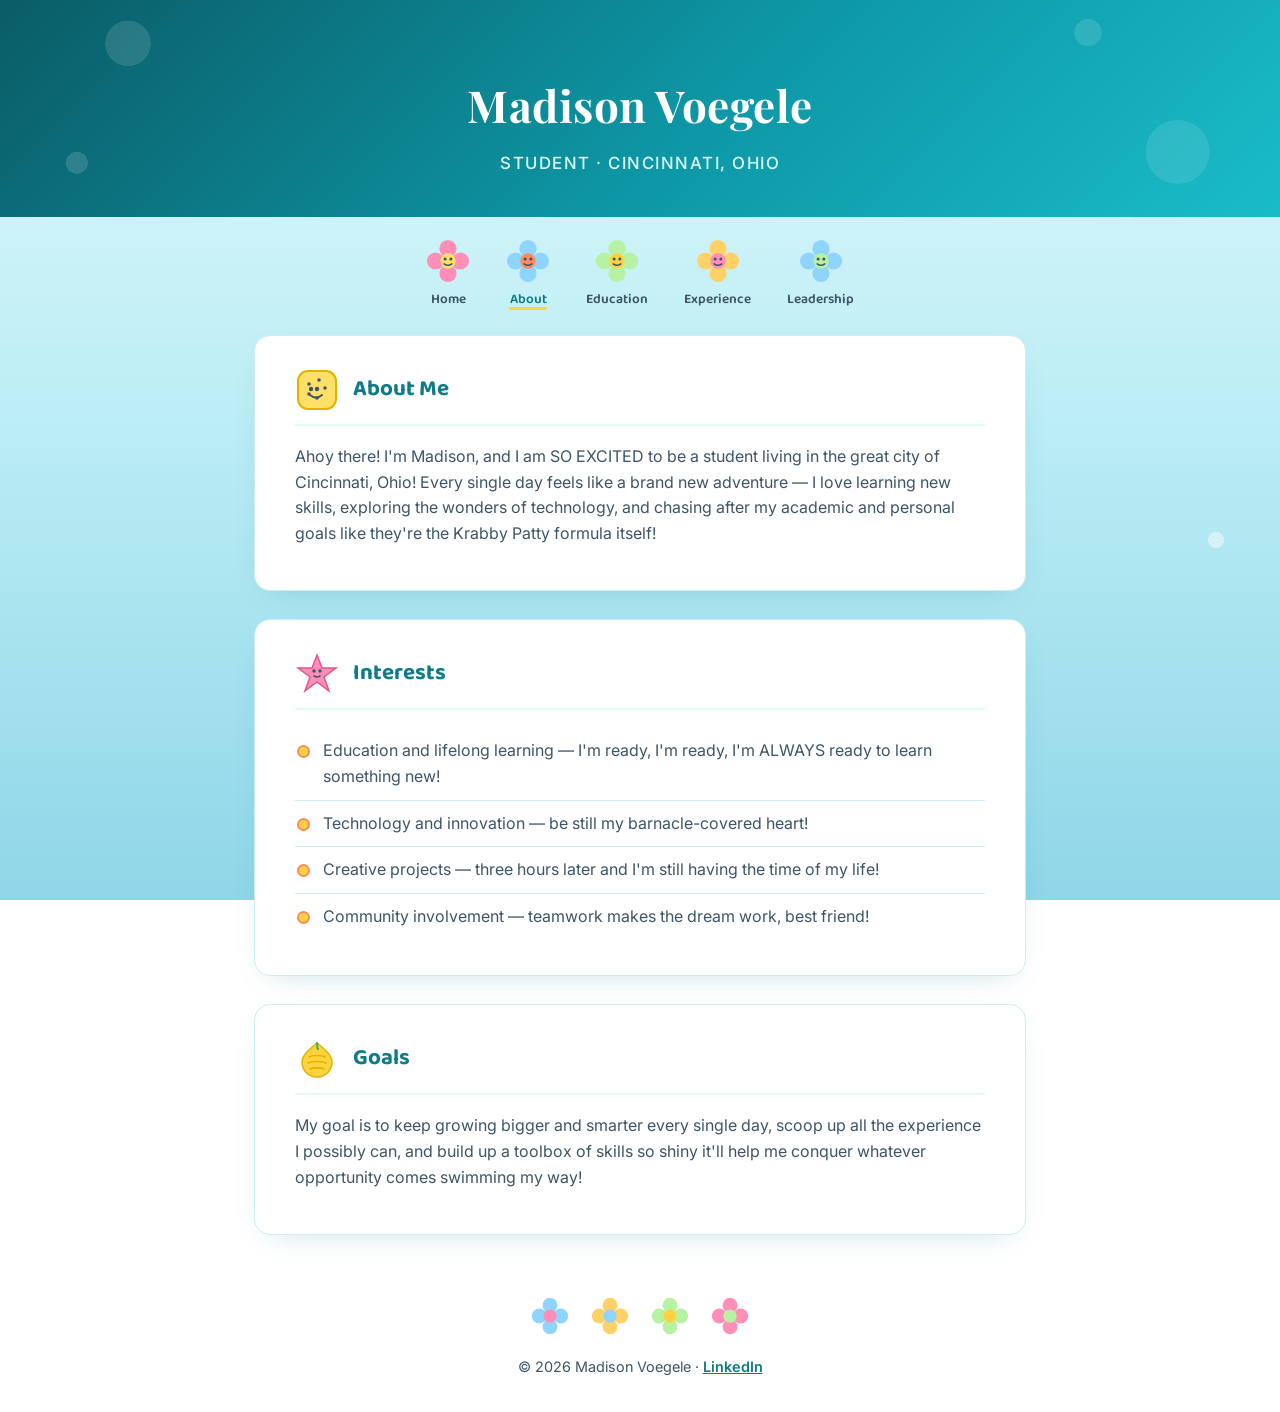
==== about.html @ 228d4bec "Split site into pages with flower nav, ocean theme, and animations Co-Authored-By: Claude Sonnet 5 <" ====
<!DOCTYPE html>
<html lang="en">
<head>
<meta charset="UTF-8">
<meta name="viewport" content="width=device-width, initial-scale=1.0">
<title>About &ndash; Madison Voegele</title>
<link rel="preconnect" href="https://fonts.googleapis.com">
<link rel="preconnect" href="https://fonts.gstatic.com" crossorigin>
<link href="https://fonts.googleapis.com/css2?family=Playfair+Display:wght@600;700&family=Baloo+2:wght@500;700&family=Inter:wght@400;500;600&display=swap" rel="stylesheet">
<link rel="stylesheet" href="style.css">
</head>
<body>
<div class="bubbles" aria-hidden="true">
<span style="--x:5%; --s:14px; --d:11s; --t:0s;"></span>
<span style="--x:15%; --s:8px; --d:9s; --t:2s;"></span>
<span style="--x:28%; --s:20px; --d:14s; --t:1s;"></span>
<span style="--x:40%; --s:10px; --d:10s; --t:4s;"></span>
<span style="--x:52%; --s:16px; --d:12s; --t:.5s;"></span>
<span style="--x:63%; --s:9px; --d:8s; --t:3s;"></span>
<span style="--x:74%; --s:22px; --d:15s; --t:2.5s;"></span>
<span style="--x:83%; --s:12px; --d:10s; --t:5s;"></span>
<span style="--x:91%; --s:7px; --d:9s; --t:1.5s;"></span>
<span style="--x:97%; --s:18px; --d:13s; --t:6s;"></span>
</div>
<header>
<div class="clouds" aria-hidden="true">
<span class="cloud" style="--top:14%; --w:140px; --dur:26s; --delay:-6s;"></span>
<span class="cloud" style="--top:34%; --w:100px; --dur:34s; --delay:-18s;"></span>
<span class="cloud" style="--top:55%; --w:170px; --dur:40s; --delay:-30s;"></span>
</div>
<h1>Madison Voegele</h1>
<p>Student &middot; Cincinnati, Ohio</p>
</header>

<nav class="site-nav" aria-label="Site navigation">
<a href="index.html" class="flower-link">
<svg width="44" height="44" viewBox="0 0 46 46" aria-hidden="true"><g fill="#ff8fb8"><circle cx="23" cy="10" r="9"/><circle cx="23" cy="36" r="9"/><circle cx="10" cy="23" r="9"/><circle cx="36" cy="23" r="9"/></g><circle cx="23" cy="23" r="8" fill="#ffe066"/><circle cx="20" cy="21" r="1.6" fill="#3d5566"/><circle cx="26" cy="21" r="1.6" fill="#3d5566"/><path d="M19 26q4 3 8 0" stroke="#3d5566" stroke-width="1.6" fill="none" stroke-linecap="round"/></svg>
<span>Home</span>
</a>
<a href="about.html" class="flower-link active" aria-current="page">
<svg width="44" height="44" viewBox="0 0 46 46" aria-hidden="true"><g fill="#8fd3ff"><circle cx="23" cy="10" r="9"/><circle cx="23" cy="36" r="9"/><circle cx="10" cy="23" r="9"/><circle cx="36" cy="23" r="9"/></g><circle cx="23" cy="23" r="8" fill="#ff8a5c"/><circle cx="20" cy="21" r="1.6" fill="#3d5566"/><circle cx="26" cy="21" r="1.6" fill="#3d5566"/><path d="M19 26q4 3 8 0" stroke="#3d5566" stroke-width="1.6" fill="none" stroke-linecap="round"/></svg>
<span>About</span>
</a>
<a href="education.html" class="flower-link">
<svg width="44" height="44" viewBox="0 0 46 46" aria-hidden="true"><g fill="#b6f2a1"><circle cx="23" cy="10" r="9"/><circle cx="23" cy="36" r="9"/><circle cx="10" cy="23" r="9"/><circle cx="36" cy="23" r="9"/></g><circle cx="23" cy="23" r="8" fill="#ffd23f"/><circle cx="20" cy="21" r="1.6" fill="#3d5566"/><circle cx="26" cy="21" r="1.6" fill="#3d5566"/><path d="M19 26q4 3 8 0" stroke="#3d5566" stroke-width="1.6" fill="none" stroke-linecap="round"/></svg>
<span>Education</span>
</a>
<a href="experience.html" class="flower-link">
<svg width="44" height="44" viewBox="0 0 46 46" aria-hidden="true"><g fill="#ffd166"><circle cx="23" cy="10" r="9"/><circle cx="23" cy="36" r="9"/><circle cx="10" cy="23" r="9"/><circle cx="36" cy="23" r="9"/></g><circle cx="23" cy="23" r="8" fill="#ff8fb8"/><circle cx="20" cy="21" r="1.6" fill="#3d5566"/><circle cx="26" cy="21" r="1.6" fill="#3d5566"/><path d="M19 26q4 3 8 0" stroke="#3d5566" stroke-width="1.6" fill="none" stroke-linecap="round"/></svg>
<span>Experience</span>
</a>
<a href="leadership.html" class="flower-link">
<svg width="44" height="44" viewBox="0 0 46 46" aria-hidden="true"><g fill="#8fd3ff"><circle cx="23" cy="10" r="9"/><circle cx="23" cy="36" r="9"/><circle cx="10" cy="23" r="9"/><circle cx="36" cy="23" r="9"/></g><circle cx="23" cy="23" r="8" fill="#b6f2a1"/><circle cx="20" cy="21" r="1.6" fill="#3d5566"/><circle cx="26" cy="21" r="1.6" fill="#3d5566"/><path d="M19 26q4 3 8 0" stroke="#3d5566" stroke-width="1.6" fill="none" stroke-linecap="round"/></svg>
<span>Leadership</span>
</a>
</nav>

<main>
<section>
<div class="section-head">
<svg width="44" height="44" viewBox="0 0 44 44" aria-hidden="true">
<rect x="3" y="3" width="38" height="38" rx="10" fill="#ffe066" stroke="#e0b400" stroke-width="2"/>
<circle cx="14" cy="16" r="1.8" fill="#3d5566"/>
<circle cx="14" cy="26" r="1.8" fill="#3d5566"/>
<circle cx="24" cy="12" r="1.8" fill="#3d5566"/>
<circle cx="30" cy="20" r="1.8" fill="#3d5566"/>
<circle cx="22" cy="30" r="1.8" fill="#3d5566"/>
<circle cx="16" cy="21" r="2.2" fill="#3d5566"/>
<circle cx="22" cy="21" r="2.2" fill="#3d5566"/>
<path d="M15 27q6 5 12 0" stroke="#3d5566" stroke-width="2" fill="none" stroke-linecap="round"/>
</svg>
<h2>About Me</h2>
</div>
<p>Ahoy there! I'm Madison, and I am SO EXCITED to be a student living in the great city of Cincinnati, Ohio! Every single day feels like a brand new adventure &mdash; I love learning new skills, exploring the wonders of technology, and chasing after my academic and personal goals like they're the Krabby Patty formula itself!</p>
</section>

<section>
<div class="section-head">
<svg width="44" height="44" viewBox="0 0 44 44" aria-hidden="true">
<path d="M22 3 L27 16 L41 16 L29 25 L34 39 L22 30 L10 39 L15 25 L3 16 L17 16 Z" fill="#ff8fb8" stroke="#e0568f" stroke-width="1.5"/>
<circle cx="19" cy="19" r="1.7" fill="#3d5566"/>
<circle cx="25" cy="19" r="1.7" fill="#3d5566"/>
<path d="M19 24q3 2 6 0" stroke="#3d5566" stroke-width="1.6" fill="none" stroke-linecap="round"/>
</svg>
<h2>Interests</h2>
</div>
<ul>
<li>Education and lifelong learning &mdash; I'm ready, I'm ready, I'm ALWAYS ready to learn something new!</li>
<li>Technology and innovation &mdash; be still my barnacle-covered heart!</li>
<li>Creative projects &mdash; three hours later and I'm still having the time of my life!</li>
<li>Community involvement &mdash; teamwork makes the dream work, best friend!</li>
</ul>
</section>

<section>
<div class="section-head">
<svg width="44" height="44" viewBox="0 0 44 44" aria-hidden="true">
<path d="M22 40c-9 0-15-7-15-15 0-6 4-10 15-19 11 9 15 13 15 19 0 8-6 15-15 15Z" fill="#ffd23f" stroke="#e0b400" stroke-width="1.5"/>
<path d="M14 20c3-2 13-2 16 0M13 26c4-2 14-2 18 0M15 32c3-1.5 11-1.5 14 0" stroke="#e0b400" stroke-width="1.6" fill="none" stroke-linecap="round"/>
<path d="M22 6c1 2-1 4 1 6" stroke="#3fae5e" stroke-width="2" fill="none" stroke-linecap="round"/>
</svg>
<h2>Goals</h2>
</div>
<p>My goal is to keep growing bigger and smarter every single day, scoop up all the experience I possibly can, and build up a toolbox of skills so shiny it'll help me conquer whatever opportunity comes swimming my way!</p>
</section>
</main>

<div class="flower-strip" aria-hidden="true">
<svg width="38" height="38" viewBox="0 0 46 46"><g fill="#8fd3ff"><circle cx="23" cy="10" r="9"/><circle cx="23" cy="36" r="9"/><circle cx="10" cy="23" r="9"/><circle cx="36" cy="23" r="9"/></g><circle cx="23" cy="23" r="8" fill="#ff8fb8"/></svg>
<svg width="38" height="38" viewBox="0 0 46 46"><g fill="#ffd166"><circle cx="23" cy="10" r="9"/><circle cx="23" cy="36" r="9"/><circle cx="10" cy="23" r="9"/><circle cx="36" cy="23" r="9"/></g><circle cx="23" cy="23" r="8" fill="#8fd3ff"/></svg>
<svg width="38" height="38" viewBox="0 0 46 46"><g fill="#b6f2a1"><circle cx="23" cy="10" r="9"/><circle cx="23" cy="36" r="9"/><circle cx="10" cy="23" r="9"/><circle cx="36" cy="23" r="9"/></g><circle cx="23" cy="23" r="8" fill="#ffd23f"/></svg>
<svg width="38" height="38" viewBox="0 0 46 46"><g fill="#ff8fb8"><circle cx="23" cy="10" r="9"/><circle cx="23" cy="36" r="9"/><circle cx="10" cy="23" r="9"/><circle cx="36" cy="23" r="9"/></g><circle cx="23" cy="23" r="8" fill="#b6f2a1"/></svg>
</div>

<footer>&copy; 2026 Madison Voegele &middot; <a href="https://www.linkedin.com/in/madison-voegele" target="_blank" rel="noopener">LinkedIn</a></footer>
</body>
</html>
---- style.css ----
:root{
  --ink:#1c2230;
  --muted:#3d5566;
  --line:#cdeef2;
  --paper:#ffffff;
  --canvas:#eaf9fb;
  --accent:#0e7c86;
  --accent-soft:#e3fbf5;
  --sun:#ffd23f;
  --coral:#ff8a5c;
  --bubble:#bdeff5;
}
*{box-sizing:border-box}
body{
  font-family:'Inter',Arial,sans-serif;
  margin:0;
  min-height:100vh;
  background:
    radial-gradient(70px 70px at 8% 15%, rgba(255,255,255,.55) 0 40%, transparent 41%),
    radial-gradient(34px 34px at 24% 60%, rgba(255,255,255,.5) 0 40%, transparent 41%),
    radial-gradient(50px 50px at 88% 22%, rgba(255,255,255,.5) 0 40%, transparent 41%),
    radial-gradient(26px 26px at 78% 78%, rgba(255,255,255,.45) 0 40%, transparent 41%),
    radial-gradient(20px 20px at 95% 60%, rgba(255,255,255,.45) 0 40%, transparent 41%),
    radial-gradient(38px 38px at 50% 90%, rgba(255,255,255,.4) 0 40%, transparent 41%),
    linear-gradient(180deg,#dff8fb 0%,#bdeef5 45%,#8fd6e8 100%);
  background-attachment:fixed;
  color:var(--ink);
  line-height:1.6;
  position:relative;
  overflow-x:hidden;
}
a{color:var(--accent)}

/* Rising bubbles - ambient background motion */
.bubbles{
  position:fixed;
  inset:0;
  overflow:hidden;
  pointer-events:none;
  z-index:0;
}
.bubbles span{
  position:absolute;
  bottom:-10vh;
  left:var(--x);
  width:var(--s);
  height:var(--s);
  border-radius:50%;
  background:radial-gradient(circle at 35% 30%, rgba(255,255,255,.9), rgba(255,255,255,.15) 60%, rgba(255,255,255,0) 75%);
  box-shadow:inset 0 0 6px rgba(255,255,255,.6);
  animation:rise var(--d) linear infinite;
  animation-delay:var(--t);
}
@keyframes rise{
  0%{ transform:translateY(0) translateX(0); opacity:0; }
  10%{ opacity:.9; }
  90%{ opacity:.7; }
  100%{ transform:translateY(-115vh) translateX(12px); opacity:0; }
}
header, nav, main, footer{ position:relative; z-index:1; }
header{
  background:linear-gradient(135deg,#0a5c66 0%,#0e97a6 55%,#1abcc9 100%);
  color:#fff;
  padding:70px 20px 40px;
  text-align:center;
  position:relative;
  overflow:hidden;
}
header::before{
  content:"";
  position:absolute;
  inset:0;
  background:
    radial-gradient(50px 50px at 10% 20%, rgba(255,255,255,.12) 0 45%, transparent 46%),
    radial-gradient(30px 30px at 85% 15%, rgba(255,255,255,.12) 0 45%, transparent 46%),
    radial-gradient(70px 70px at 92% 70%, rgba(255,255,255,.10) 0 45%, transparent 46%),
    radial-gradient(24px 24px at 6% 75%, rgba(255,255,255,.14) 0 45%, transparent 46%);
  pointer-events:none;
}
.clouds{
  position:absolute;
  inset:0;
  overflow:hidden;
  pointer-events:none;
}
.cloud{
  position:absolute;
  top:var(--top);
  left:-220px;
  width:var(--w);
  height:calc(var(--w) * 0.34);
  background:rgba(255,255,255,.5);
  border-radius:999px;
  animation:drift var(--dur) linear infinite;
  animation-delay:var(--delay);
}
.cloud::before, .cloud::after{
  content:"";
  position:absolute;
  background:inherit;
  border-radius:50%;
}
.cloud::before{
  width:60%; height:170%;
  top:-70%; left:18%;
}
.cloud::after{
  width:45%; height:130%;
  top:-55%; right:12%;
}
@keyframes drift{
  from{ transform:translateX(0); }
  to{ transform:translateX(calc(100vw + 260px)); }
}
@media (prefers-reduced-motion: reduce){
  .cloud{ animation:none; left:20% }
}
header h1{
  font-family:'Playfair Display',serif;
  font-size:2.75rem;
  font-weight:700;
  margin:0 0 10px;
  letter-spacing:.5px;
  position:relative;
}
header p{
  margin:0;
  font-size:1.05rem;
  color:#d8fbf7;
  letter-spacing:1.5px;
  text-transform:uppercase;
  font-weight:500;
  position:relative;
}

/* Flower navigation - click a flower to visit that part of the site */
.site-nav{
  display:flex;
  justify-content:center;
  gap:28px;
  flex-wrap:wrap;
  padding:18px 10px 10px;
}
.flower-link{
  display:flex;
  flex-direction:column;
  align-items:center;
  gap:6px;
  text-decoration:none;
  color:var(--muted);
  font-family:'Baloo 2','Playfair Display',serif;
  font-weight:600;
  font-size:.85rem;
  padding:4px;
  border-radius:10px;
  transition:transform .15s ease;
}
.flower-link:hover{ transform:translateY(-3px) }
.flower-link.active{ color:var(--accent) }
.flower-link.active span{ text-decoration:underline; text-decoration-color:var(--sun); text-decoration-thickness:3px; text-underline-offset:4px }

/* Decorative (non-clickable) flower strip for footers */
.flower-strip{
  display:flex;
  justify-content:center;
  gap:22px;
  flex-wrap:wrap;
  padding:14px 10px;
}
.flower-strip svg{
  display:block;
  transform-origin:50% 90%;
  animation:dance 1.8s ease-in-out infinite;
}
.flower-strip svg:nth-child(1){ animation-delay:0s }
.flower-strip svg:nth-child(2){ animation-delay:.2s }
.flower-strip svg:nth-child(3){ animation-delay:.4s }
.flower-strip svg:nth-child(4){ animation-delay:.6s }
.flower-strip svg:nth-child(5){ animation-delay:.8s }
@keyframes dance{
  0%, 100%{ transform:rotate(0deg) translateY(0); }
  25%{ transform:rotate(-8deg) translateY(-4px); }
  50%{ transform:rotate(0deg) translateY(0); }
  75%{ transform:rotate(8deg) translateY(-4px); }
}
@media (prefers-reduced-motion: reduce){
  .flower-strip svg, .bubbles span{ animation:none }
}

main{
  max-width:820px;
  margin:0 auto;
  padding:10px 24px 20px;
  position:relative;
  z-index:1;
}
section{
  background:var(--paper);
  padding:32px 40px 36px;
  margin-bottom:28px;
  border-radius:16px;
  border:1px solid var(--line);
  box-shadow:0 10px 30px -18px rgba(14,124,134,.35);
}
.section-head{
  display:flex;
  align-items:center;
  gap:14px;
  margin:0 0 18px;
  padding-bottom:12px;
  border-bottom:2px solid var(--accent-soft);
}
.section-head svg{ flex:none }
h2{
  font-family:'Baloo 2','Playfair Display',serif;
  font-size:1.4rem;
  margin:0;
  color:var(--accent);
}
p{color:var(--muted); margin:0 0 8px}
ul{padding-left:0; margin:0; list-style:none}
li{
  padding:10px 0 10px 28px;
  position:relative;
  color:var(--muted);
  border-bottom:1px solid var(--line);
}
li:last-child{border-bottom:none}
li::before{
  content:"";
  position:absolute;
  left:4px; top:19px;
  width:9px; height:9px;
  border-radius:50%;
  background:var(--sun);
  box-shadow:0 0 0 2px var(--coral);
}

/* Resume-style entries (Education / Experience / Leadership) */
.entry{ margin-bottom:26px }
.entry:last-child{ margin-bottom:0 }
.entry-head{
  display:flex;
  justify-content:space-between;
  align-items:baseline;
  flex-wrap:wrap;
  gap:4px 14px;
}
.entry-head h3{
  font-family:'Baloo 2','Playfair Display',serif;
  margin:0;
  color:var(--ink);
  font-size:1.1rem;
}
.entry-head .dates{
  color:var(--accent);
  font-weight:600;
  font-size:.9rem;
  white-space:nowrap;
}
.entry .org{
  margin:2px 0 10px;
  font-style:italic;
  color:var(--muted);
}

footer{
  text-align:center;
  padding:6px 20px 34px;
  color:var(--muted);
  font-size:.9rem;
}
footer a{ font-weight:600 }
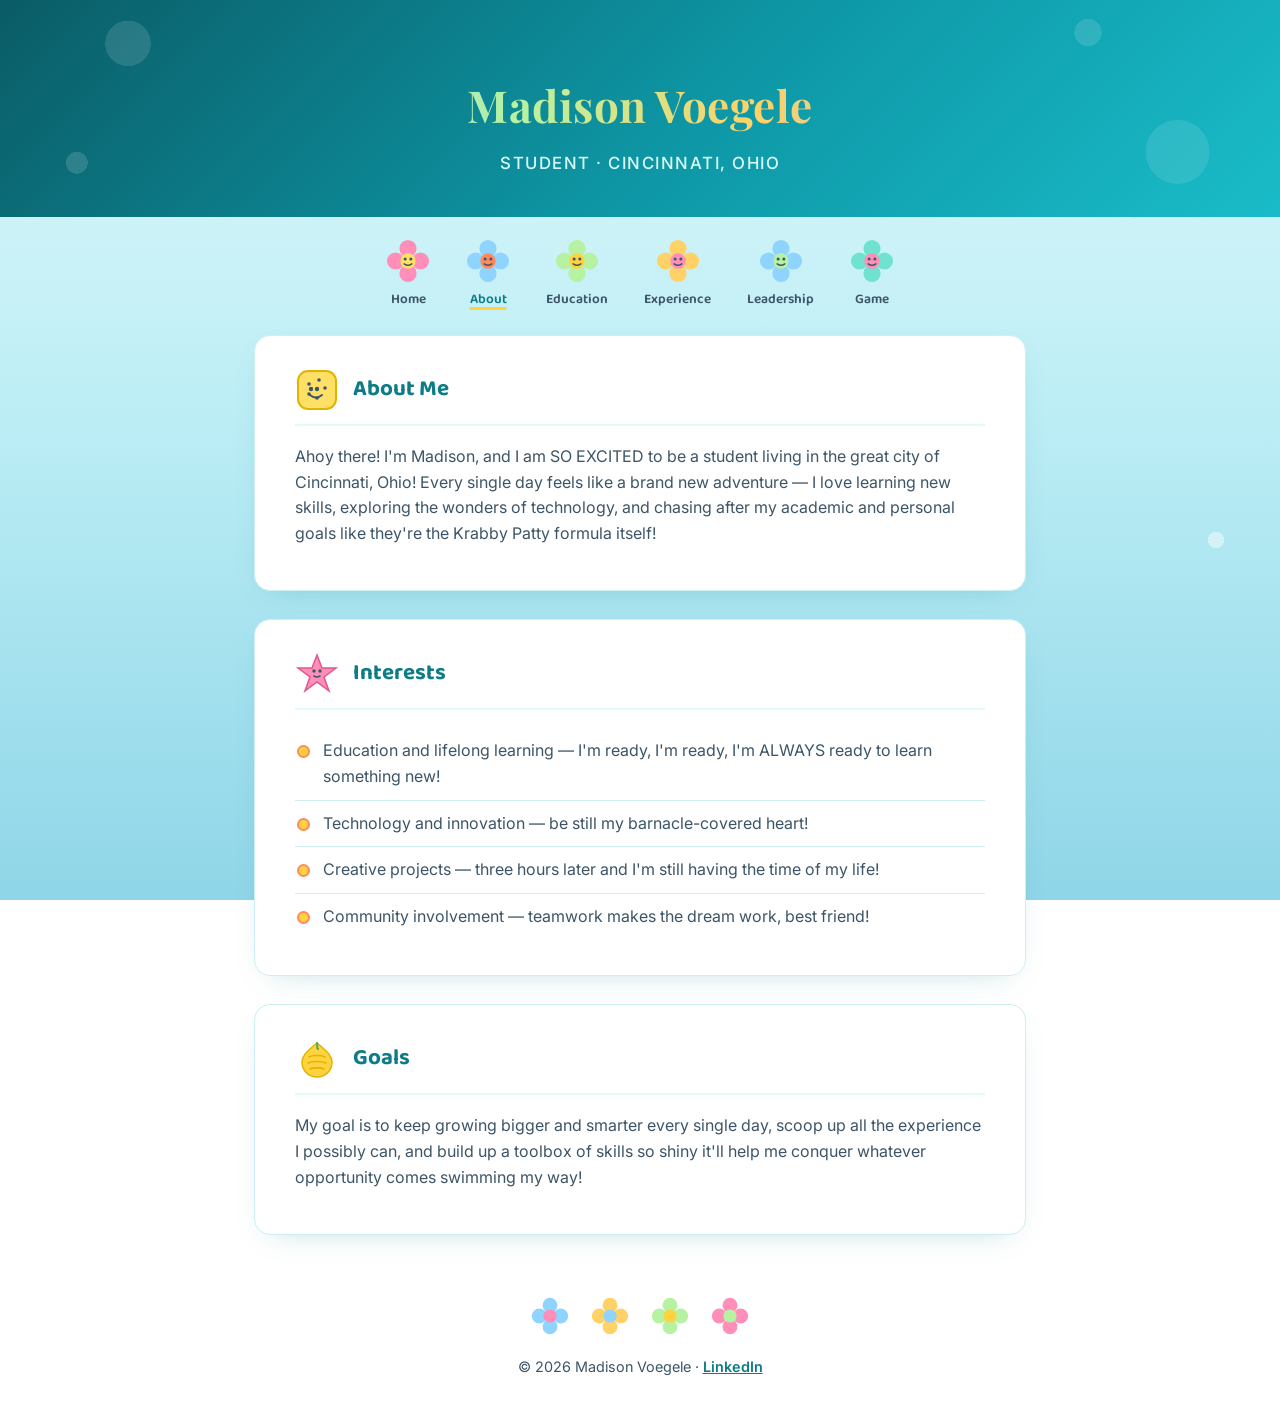
==== commit 045f7c2b: "Add Snake game tab Co-Authored-By: Claude Sonnet 5 <noreply@anthropic.com>" ====
--- a/about.html
+++ b/about.html
@@ -52,6 +52,10 @@
 <a href="leadership.html" class="flower-link">
 <svg width="44" height="44" viewBox="0 0 46 46" aria-hidden="true"><g fill="#8fd3ff"><circle cx="23" cy="10" r="9"/><circle cx="23" cy="36" r="9"/><circle cx="10" cy="23" r="9"/><circle cx="36" cy="23" r="9"/></g><circle cx="23" cy="23" r="8" fill="#b6f2a1"/><circle cx="20" cy="21" r="1.6" fill="#3d5566"/><circle cx="26" cy="21" r="1.6" fill="#3d5566"/><path d="M19 26q4 3 8 0" stroke="#3d5566" stroke-width="1.6" fill="none" stroke-linecap="round"/></svg>
 <span>Leadership</span>
+</a>
+<a href="game.html" class="flower-link">
+<svg width="44" height="44" viewBox="0 0 46 46" aria-hidden="true"><g fill="#6fe3d0"><circle cx="23" cy="10" r="9"/><circle cx="23" cy="36" r="9"/><circle cx="10" cy="23" r="9"/><circle cx="36" cy="23" r="9"/></g><circle cx="23" cy="23" r="8" fill="#ff8fb8"/><circle cx="20" cy="21" r="1.6" fill="#3d5566"/><circle cx="26" cy="21" r="1.6" fill="#3d5566"/><path d="M19 26q4 3 8 0" stroke="#3d5566" stroke-width="1.6" fill="none" stroke-linecap="round"/></svg>
+<span>Game</span>
 </a>
 </nav>
 
--- a/style.css
+++ b/style.css
@@ -123,6 +123,15 @@
   letter-spacing:.5px;
   position:relative;
 }
+@supports ((-webkit-background-clip: text) or (background-clip: text)){
+  header h1{
+    background:linear-gradient(90deg,#ff8fb8,#8fd3ff,#b6f2a1,#ffd166,#8fd3ff,#6fe3d0);
+    -webkit-background-clip:text;
+    background-clip:text;
+    -webkit-text-fill-color:transparent;
+    color:transparent;
+  }
+}
 header p{
   margin:0;
   font-size:1.05rem;
@@ -271,3 +280,47 @@
   font-size:.9rem;
 }
 footer a{ font-weight:600 }
+
+/* Snake game */
+.game-wrap{
+  display:flex;
+  flex-direction:column;
+  align-items:center;
+  gap:14px;
+}
+.game-score{
+  font-family:'Baloo 2','Playfair Display',serif;
+  font-weight:700;
+  font-size:1.05rem;
+  color:var(--accent);
+  display:flex;
+  gap:26px;
+}
+#snake-canvas{
+  background:var(--paper);
+  border:3px solid var(--accent);
+  border-radius:14px;
+  box-shadow:0 10px 30px -18px rgba(14,124,134,.35);
+  max-width:100%;
+  height:auto;
+  touch-action:none;
+}
+.game-hint{
+  color:var(--muted);
+  font-size:.9rem;
+  text-align:center;
+  margin:0;
+}
+.game-btn{
+  background:var(--accent);
+  color:#fff;
+  border:none;
+  padding:10px 24px;
+  border-radius:999px;
+  font-family:'Baloo 2','Playfair Display',serif;
+  font-weight:700;
+  font-size:1rem;
+  cursor:pointer;
+  box-shadow:0 8px 18px -8px rgba(14,124,134,.55);
+}
+.game-btn:hover{ background:#0a5c66 }
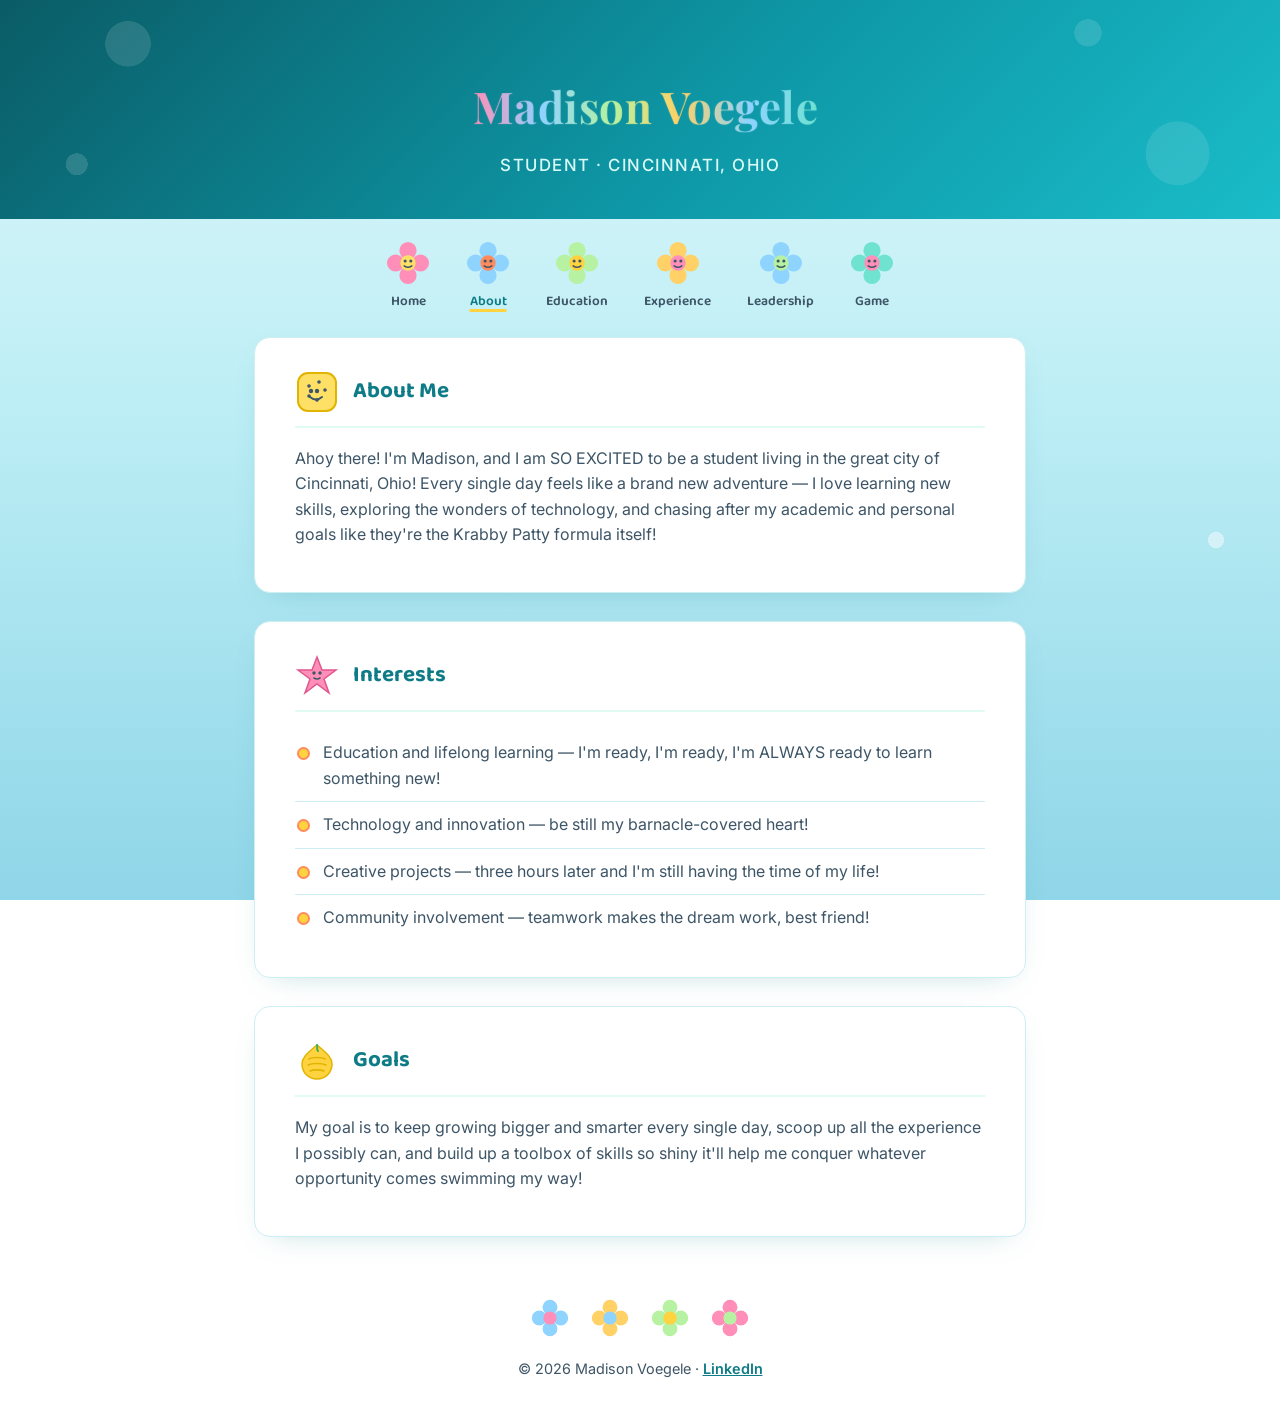
==== commit 78955234: "Add DVD-bounce name and cloud-popping asteroids to header Co-Authored-By: Claude Sonnet 5 <noreply@a" ====
--- a/about.html
+++ b/about.html
@@ -28,7 +28,9 @@
 <span class="cloud" style="--top:34%; --w:100px; --dur:34s; --delay:-18s;"></span>
 <span class="cloud" style="--top:55%; --w:170px; --dur:40s; --delay:-30s;"></span>
 </div>
-<h1>Madison Voegele</h1>
+<div class="name-arena">
+<h1 class="bounce-name">Madison Voegele</h1>
+</div>
 <p>Student &middot; Cincinnati, Ohio</p>
 </header>
 
@@ -117,5 +119,6 @@
 </div>
 
 <footer>&copy; 2026 Madison Voegele &middot; <a href="https://www.linkedin.com/in/madison-voegele" target="_blank" rel="noopener">LinkedIn</a></footer>
+<script src="header-fx.js" defer></script>
 </body>
 </html>
--- a/style.css
+++ b/style.css
@@ -115,13 +115,78 @@
 @media (prefers-reduced-motion: reduce){
   .cloud{ animation:none; left:20% }
 }
+
+/* Asteroids that drift through the header and pop the clouds */
+.asteroid-layer{
+  position:absolute;
+  inset:0;
+  overflow:visible;
+  pointer-events:none;
+  z-index:2;
+}
+.asteroid{
+  position:absolute;
+  left:0;
+  top:0;
+  width:24px;
+  height:24px;
+}
+.asteroid-rock{
+  width:100%;
+  height:100%;
+  border-radius:42% 58% 55% 45% / 50% 45% 55% 50%;
+  background:radial-gradient(circle at 35% 30%, #a8998a, #5c4f42 70%);
+  box-shadow:inset -3px -3px 4px rgba(0,0,0,.4), inset 2px 2px 3px rgba(255,255,255,.25);
+  animation:spin 3s linear infinite;
+}
+@keyframes spin{
+  from{ transform:rotate(0deg); }
+  to{ transform:rotate(360deg); }
+}
+.cloud-boom{
+  animation:boom .45s ease-out forwards !important;
+}
+@keyframes boom{
+  0%{ transform:scale(1); opacity:1; filter:brightness(1); }
+  40%{ transform:scale(1.4); opacity:.9; filter:brightness(1.7) saturate(1.4); }
+  100%{ transform:scale(.15); opacity:0; }
+}
+.spark{
+  position:absolute;
+  width:6px;
+  height:6px;
+  margin:-3px 0 0 -3px;
+  border-radius:50%;
+  background:radial-gradient(circle, #fff, #ffd23f 60%, transparent 72%);
+  pointer-events:none;
+  animation:spark-fly .55s ease-out forwards;
+  z-index:3;
+}
+@keyframes spark-fly{
+  to{ transform:translate(var(--dx), var(--dy)); opacity:0; }
+}
+@media (prefers-reduced-motion: reduce){
+  .asteroid, .spark{ display:none }
+  header h1{ animation:none; transform:translate(-50%,-50%) !important; }
+}
+.name-arena{
+  position:relative;
+  height:76px;
+  margin:0 0 6px;
+  overflow:visible;
+}
 header h1{
   font-family:'Playfair Display',serif;
   font-size:2.75rem;
   font-weight:700;
-  margin:0 0 10px;
+  margin:0;
   letter-spacing:.5px;
-  position:relative;
+  white-space:nowrap;
+  position:absolute;
+  left:50%;
+  top:50%;
+  transform:translate(-50%,-50%);
+  will-change:transform;
 }
 @supports ((-webkit-background-clip: text) or (background-clip: text)){
   header h1{
